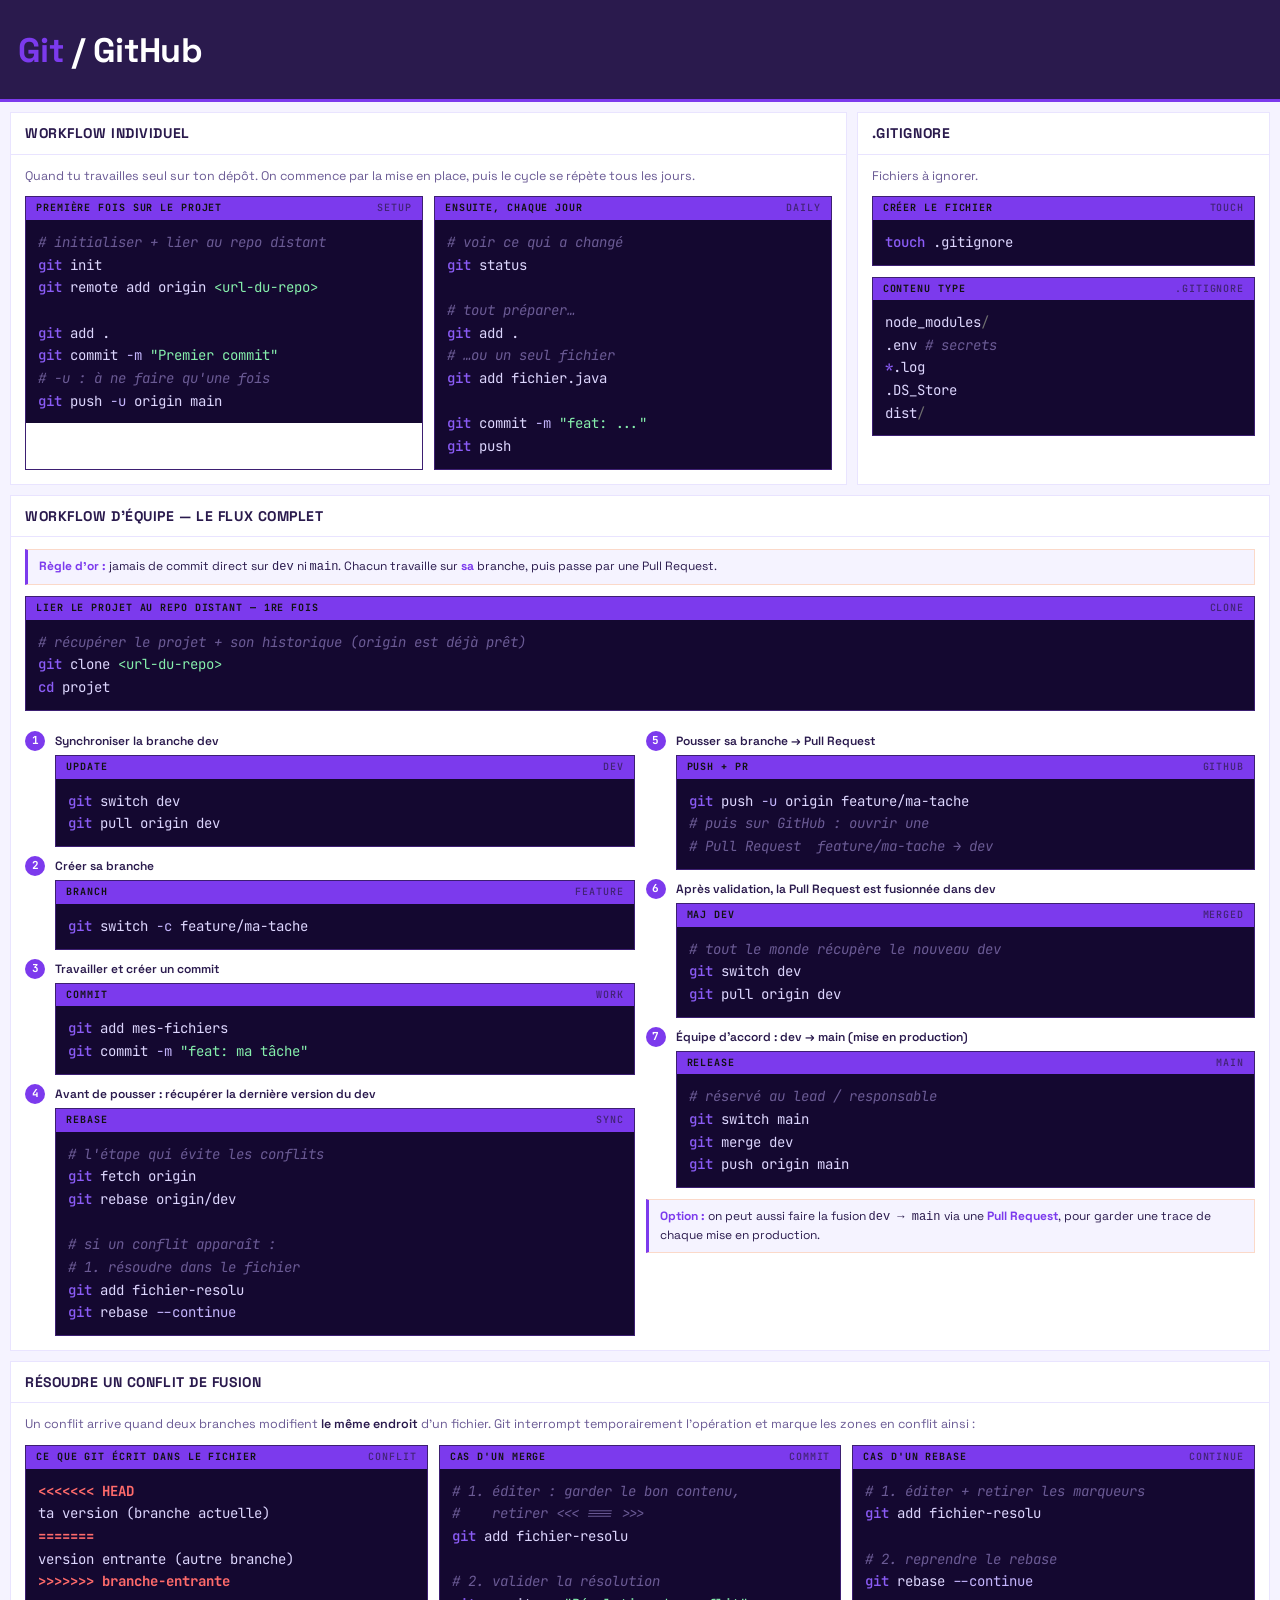
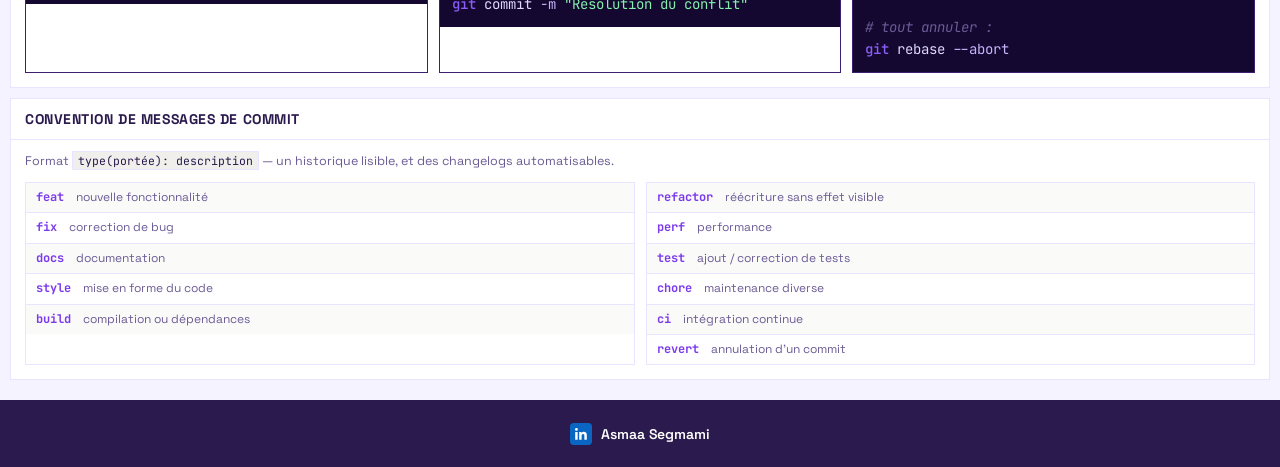
==== 0_git-workflows.html @ 5d7f164a "Add files via upload" ====
<!DOCTYPE html>
<html lang="fr">
<head>
<meta charset="UTF-8">
<meta name="viewport" content="width=device-width, initial-scale=1.0">
<title>Git — Workflows quotidiens</title>
<link rel="preconnect" href="https://fonts.googleapis.com">
<link rel="preconnect" href="https://fonts.gstatic.com" crossorigin>
<link href="https://fonts.googleapis.com/css2?family=Space+Grotesk:wght@400;500;600;700&family=JetBrains+Mono:wght@400;500;700&display=swap" rel="stylesheet">
<style>
  :root{
    --orange:#7c3aed;
    --orange-soft:#f5f3ff;
    --ink:#2a1a4d;
    --muted:#6b5b95;
    --line:#e9e4ff;
    --bg:#f5f3ff;
    --card:#FFFFFF;
    --code-bg:#140830;
    --code-line:#3d1f72;
    --c-comment:#6b5b95;
    --c-cmd:#8b5cf6;
    --c-flag:#c4b5fd;
    --c-str:#86efac;
    --c-arg:#ddd6fe;
    --c-step:#7c3aed;
  }
  *{box-sizing:border-box;margin:0;padding:0}
  html{-webkit-text-size-adjust:100%}
  body{
    font-family:'Space Grotesk',sans-serif;
    background:var(--bg);
    color:var(--ink);
    line-height:1.45;
  }

  /* ---------- Masthead ---------- */
  header{
    background:var(--ink);
    color:#fff;
    padding:26px 18px 24px;
    border-bottom:3px solid var(--orange);
  }
  header h1{
    font-size:34px;
    font-weight:700;
    letter-spacing:-0.02em;
  }
  header h1 .g{color:var(--orange)}
  header h1 .slash{color:#fff}
  header p.tag{
    margin-top:6px;
    font-family:'JetBrains Mono',monospace;
    font-size:12.5px;
    color:#A8A8A8;
  }

  /* ---------- Grid ---------- */
  .grid{
    display:grid;
    grid-template-columns:repeat(3,1fr);
    gap:10px;
    padding:10px;
  }
  .span2{grid-column:span 2}
  .span3{grid-column:span 3}

  /* ---------- Card ---------- */
  .card{
    background:var(--card);
    border:1px solid var(--line);
    display:flex;
    flex-direction:column;
    overflow:hidden;
  }
  .card-head{
    display:flex;
    align-items:center;
    gap:10px;
    padding:10px 14px;
    border-bottom:1px solid var(--line);
  }
  .card-head .num{
    display:none;
  }
  .card-head h2{
    font-size:14px;
    font-weight:700;
    text-transform:uppercase;
    letter-spacing:0.04em;
  }
  .card-body{
    padding:12px 14px 14px;
    display:flex;
    flex-direction:column;
    gap:11px;
    flex:1;
  }
  .note{
    font-size:12.5px;
    color:var(--muted);
    line-height:1.5;
  }
  .note b{color:var(--ink);font-weight:600}
  .note code{
    font-family:'JetBrains Mono',monospace;
    font-size:11.5px;
    background:#F0EFEC;
    padding:1px 5px;
    color:var(--ink);
    border:1px solid var(--line);
  }

  /* ---------- Step rail (for ordered workflows) ---------- */
  .step{
    display:flex;
    gap:10px;
    align-items:flex-start;
  }
  .step .pin{
    flex:0 0 auto;
    width:20px;height:20px;
    margin-top:9px;
    border-radius:50%;
    background:var(--c-step);
    color:#fff;
    font-family:'JetBrains Mono',monospace;
    font-size:11px;
    font-weight:700;
    display:flex;align-items:center;justify-content:center;
  }
  .step .stepbody{flex:1;min-width:0}
  .step .steptitle{
    font-size:12px;
    font-weight:600;
    margin:11px 0 5px;
    color:var(--ink);
  }

  /* ---------- Code block ---------- */
  .code{border:1px solid var(--code-line)}
  .code-label{
    font-family:'JetBrains Mono',monospace;
    font-size:10px;
    font-weight:700;
    text-transform:uppercase;
    letter-spacing:0.09em;
    color:#111;
    background:var(--orange);
    padding:4px 10px;
    display:flex;justify-content:space-between;align-items:center;
  }
  .code-label .tick{color:#111;opacity:.55;font-weight:500}
  pre{
    background:var(--code-bg);
    padding:11px 12px;
    overflow-x:auto;
    font-family:'JetBrains Mono',monospace;
    font-size:14px;
    line-height:1.62;
    color:var(--c-arg);
  }
  pre code{font-family:inherit}
  .cm{color:var(--c-comment);font-style:italic}
  .cd{color:var(--c-cmd);font-weight:500}
  .fl{color:var(--c-flag)}
  .st{color:var(--c-str)}
  .gr{color:#6E6E6E}
  .cf{color:#FF6B6B;font-weight:700}

  .cols2{display:grid;grid-template-columns:1fr 1fr;gap:11px}
  .cols3{display:grid;grid-template-columns:repeat(3,1fr);gap:11px}

  /* ---------- mini-table ---------- */
  .kv{font-family:'JetBrains Mono',monospace;font-size:12px;border:1px solid var(--line)}
  .kv div{display:grid;grid-template-columns:auto 1fr;gap:12px;padding:6px 10px;border-bottom:1px solid var(--line)}
  .kv div:last-child{border-bottom:none}
  .kv div:nth-child(odd){background:#FAFAF9}
  .kv .k{color:var(--orange);font-weight:700;white-space:nowrap}
  .kv .v{color:var(--muted);font-family:'Space Grotesk',sans-serif;font-size:12px}

  .rule{
    font-size:12px;
    color:var(--ink);
    background:var(--orange-soft);
    border:1px solid #FBD9C9;
    border-left:3px solid var(--orange);
    padding:8px 11px;
  }
  .rule b{color:var(--orange)}

  /* ---------- Signature footer ---------- */
  footer{
    background:var(--ink);
    color:#fff;
    padding:22px 18px;
    margin-top:10px;
    display:flex;
    align-items:center;
    justify-content:center;
    gap:12px;
  }
  .sig{
    display:flex;
    align-items:center;
    gap:9px;
  }
  .sig .li{
    width:22px;height:22px;
    display:flex;align-items:center;justify-content:center;
    flex:0 0 auto;
  }
  .sig .li svg{width:22px;height:22px;display:block}
  .sig .who .name{
    font-size:14px;font-weight:600;color:#fff;letter-spacing:-0.01em;
  }

  @media(max-width:900px){
    .grid{grid-template-columns:repeat(2,1fr)}
    .span2,.span3{grid-column:span 2}
    .cols3{grid-template-columns:1fr 1fr}
  }
  @media(max-width:600px){
    .grid{grid-template-columns:1fr}
    .span2,.span3{grid-column:span 1}
    .cols2,.cols3{grid-template-columns:1fr}
    header h1{font-size:27px}
  }
</style>
</head>
<body>

<header>
  <h1><span class="g">Git</span><span class="slash"> / </span>GitHub</h1>
</header>

<main class="grid">

  <!-- 01 — TRAVAIL INDIVIDUEL -->
  <section class="card span2">
    <div class="card-head"><span class="num">01</span><h2>Workflow individuel</h2></div>
    <div class="card-body">
      <p class="note">Quand tu travailles seul sur ton dépôt. On commence par la mise en place, puis le cycle se répète tous les jours.</p>
      <div class="cols2">
        <div class="code">
          <div class="code-label">première fois sur le projet <span class="tick">setup</span></div>
<pre><code><span class="cm"># initialiser + lier au repo distant</span>
<span class="cd">git</span> init
<span class="cd">git</span> remote add origin <span class="st">&lt;url-du-repo&gt;</span>

<span class="cd">git</span> add .
<span class="cd">git</span> commit <span class="fl">-m</span> <span class="st">"Premier commit"</span>
<span class="cm"># -u : à ne faire qu'une fois</span>
<span class="cd">git</span> push <span class="fl">-u</span> origin main</code></pre>
        </div>
        <div class="code">
          <div class="code-label">ensuite, chaque jour <span class="tick">daily</span></div>
<pre><code><span class="cm"># voir ce qui a changé</span>
<span class="cd">git</span> status

<span class="cm"># tout préparer…</span>
<span class="cd">git</span> add .
<span class="cm"># …ou un seul fichier</span>
<span class="cd">git</span> add fichier.java

<span class="cd">git</span> commit <span class="fl">-m</span> <span class="st">"feat: ..."</span>
<span class="cd">git</span> push</code></pre>
        </div>
      </div>
    </div>
  </section>

  <!-- 02 — GITIGNORE -->
  <section class="card">
    <div class="card-head"><span class="num">02</span><h2>.gitignore</h2></div>
    <div class="card-body">
      <p class="note">Fichiers à ignorer.</p>
      <div class="code">
        <div class="code-label">créer le fichier <span class="tick">touch</span></div>
<pre><code><span class="cd">touch</span> .gitignore</code></pre>
      </div>
      <div class="code">
        <div class="code-label">contenu type <span class="tick">.gitignore</span></div>
<pre><code>node_modules<span class="gr">/</span>
.env <span class="cm"># secrets</span>
<span class="cd">*</span>.log
.DS_Store
dist<span class="gr">/</span></code></pre>
      </div>
    </div>
  </section>

  <!-- 03 — WORKFLOW EQUIPE -->
  <section class="card span3">
    <div class="card-head"><span class="num">03</span><h2>Workflow d'équipe — le flux complet</h2></div>
    <div class="card-body">
      <div class="rule"><b>Règle d'or :</b> jamais de commit direct sur <code>dev</code> ni <code>main</code>. Chacun travaille sur <b>sa</b> branche, puis passe par une Pull Request.</div>

      <div class="code">
        <div class="code-label">lier le projet au repo distant — 1re fois <span class="tick">clone</span></div>
<pre><code><span class="cm"># récupérer le projet + son historique (origin est déjà prêt)</span>
<span class="cd">git</span> clone <span class="st">&lt;url-du-repo&gt;</span>
<span class="cd">cd</span> projet</code></pre>
      </div>

      <div class="cols2">
        <div>
          <div class="step">
            <div class="pin">1</div>
            <div class="stepbody">
              <div class="steptitle">Synchroniser la branche dev</div>
              <div class="code">
                <div class="code-label">update <span class="tick">dev</span></div>
<pre><code><span class="cd">git</span> switch dev
<span class="cd">git</span> pull origin dev</code></pre>
              </div>
            </div>
          </div>

          <div class="step">
            <div class="pin">2</div>
            <div class="stepbody">
              <div class="steptitle">Créer sa branche</div>
              <div class="code">
                <div class="code-label">branch <span class="tick">feature</span></div>
<pre><code><span class="cd">git</span> switch <span class="fl">-c</span> feature/ma-tache</code></pre>
              </div>
            </div>
          </div>

          <div class="step">
            <div class="pin">3</div>
            <div class="stepbody">
              <div class="steptitle">Travailler et créer un commit</div>
              <div class="code">
                <div class="code-label">commit <span class="tick">work</span></div>
<pre><code><span class="cd">git</span> add mes-fichiers
<span class="cd">git</span> commit <span class="fl">-m</span> <span class="st">"feat: ma tâche"</span></code></pre>
              </div>
            </div>
          </div>

          <div class="step">
            <div class="pin">4</div>
            <div class="stepbody">
              <div class="steptitle">Avant de pousser : récupérer la dernière version du dev</div>
              <div class="code">
                <div class="code-label">rebase <span class="tick">sync</span></div>
<pre><code><span class="cm"># l'étape qui évite les conflits</span>
<span class="cd">git</span> fetch origin
<span class="cd">git</span> rebase origin/dev

<span class="cm"># si un conflit apparaît :</span>
<span class="cm"># 1. résoudre dans le fichier</span>
<span class="cd">git</span> add fichier-resolu
<span class="cd">git</span> rebase <span class="fl">--continue</span></code></pre>
              </div>
            </div>
          </div>
        </div>

        <div>
          <div class="step">
            <div class="pin">5</div>
            <div class="stepbody">
              <div class="steptitle">Pousser sa branche → Pull Request</div>
              <div class="code">
                <div class="code-label">push + PR <span class="tick">github</span></div>
<pre><code><span class="cd">git</span> push <span class="fl">-u</span> origin feature/ma-tache
<span class="cm"># puis sur GitHub : ouvrir une</span>
<span class="cm"># Pull Request  feature/ma-tache → dev</span></code></pre>
              </div>
            </div>
          </div>

          <div class="step">
            <div class="pin">6</div>
            <div class="stepbody">
              <div class="steptitle">Après validation, la Pull Request est fusionnée dans dev</div>
              <div class="code">
                <div class="code-label">maj dev <span class="tick">merged</span></div>
<pre><code><span class="cm"># tout le monde récupère le nouveau dev</span>
<span class="cd">git</span> switch dev
<span class="cd">git</span> pull origin dev</code></pre>
              </div>
            </div>
          </div>

          <div class="step">
            <div class="pin">7</div>
            <div class="stepbody">
              <div class="steptitle">Équipe d'accord : dev → main (mise en production)</div>
              <div class="code">
                <div class="code-label">release <span class="tick">main</span></div>
<pre><code><span class="cm"># réservé au lead / responsable</span>
<span class="cd">git</span> switch main
<span class="cd">git</span> merge dev
<span class="cd">git</span> push origin main</code></pre>
              </div>
            </div>
          </div>

          <div class="rule" style="margin-top:11px">
            <b>Option :</b> on peut aussi faire la fusion <code>dev → main</code> via une <b>Pull Request</b>, pour garder une trace de chaque mise en production.
          </div>
        </div>
      </div>
    </div>
  </section>

  <!-- 05 — CONFLITS -->
  <section class="card span3">
    <div class="card-head"><span class="num">05</span><h2>Résoudre un conflit de fusion</h2></div>
    <div class="card-body">
      <p class="note">Un conflit arrive quand deux branches modifient <b>le même endroit</b> d'un fichier. Git interrompt temporairement l'opération et marque les zones en conflit ainsi :</p>
      <div class="cols3">
        <div class="code">
          <div class="code-label">ce que Git écrit dans le fichier <span class="tick">conflit</span></div>
<pre><code><span class="cf">&lt;&lt;&lt;&lt;&lt;&lt;&lt; HEAD</span>
ta version (branche actuelle)
<span class="cf">=======</span>
version entrante (autre branche)
<span class="cf">&gt;&gt;&gt;&gt;&gt;&gt;&gt; branche-entrante</span></code></pre>
        </div>
        <div class="code">
          <div class="code-label">cas d'un merge <span class="tick">commit</span></div>
<pre><code><span class="cm"># 1. éditer : garder le bon contenu,</span>
<span class="cm">#    retirer &lt;&lt;&lt; === &gt;&gt;&gt;</span>
<span class="cd">git</span> add fichier-resolu

<span class="cm"># 2. valider la résolution</span>
<span class="cd">git</span> commit <span class="fl">-m</span> <span class="st">"Résolution du conflit"</span></code></pre>
        </div>
        <div class="code">
          <div class="code-label">cas d'un rebase <span class="tick">continue</span></div>
<pre><code><span class="cm"># 1. éditer + retirer les marqueurs</span>
<span class="cd">git</span> add fichier-resolu

<span class="cm"># 2. reprendre le rebase</span>
<span class="cd">git</span> rebase <span class="fl">--continue</span>

<span class="cm"># tout annuler :</span>
<span class="cd">git</span> rebase <span class="fl">--abort</span></code></pre>
        </div>
      </div>
    </div>
  </section>

  <!-- 06 — CONVENTION DE COMMITS -->
  <section class="card span3">
    <div class="card-head"><span class="num">07</span><h2>Convention de messages de commit</h2></div>
    <div class="card-body">
      <p class="note">Format <code>type(portée): description</code> — un historique lisible, et des changelogs automatisables.</p>
      <div class="cols2">
        <div class="kv">
          <div><span class="k">feat</span><span class="v">nouvelle fonctionnalité</span></div>
          <div><span class="k">fix</span><span class="v">correction de bug</span></div>
          <div><span class="k">docs</span><span class="v">documentation</span></div>
          <div><span class="k">style</span><span class="v">mise en forme du code</span></div>
          <div><span class="k">build</span><span class="v">compilation ou dépendances</span></div>
        </div>
        <div class="kv">
          <div><span class="k">refactor</span><span class="v">réécriture sans effet visible</span></div>
          <div><span class="k">perf</span><span class="v">performance</span></div>
          <div><span class="k">test</span><span class="v">ajout / correction de tests</span></div>
          <div><span class="k">chore</span><span class="v">maintenance diverse</span></div>
          <div><span class="k">ci</span><span class="v">intégration continue</span></div>
          <div><span class="k">revert</span><span class="v">annulation d'un commit</span></div>
        </div>
      </div>
    </div>
  </section>

</main>

<footer>
  <div class="sig">
    <span class="li" aria-label="LinkedIn">
      <svg viewBox="0 0 24 24" xmlns="http://www.w3.org/2000/svg">
        <rect width="24" height="24" rx="4" fill="#0A66C2"/>
        <path fill="#fff" d="M8.34 18.34H5.67V9.75h2.67v8.59zM7 8.58a1.55 1.55 0 1 1 0-3.1 1.55 1.55 0 0 1 0 3.1zM18.34 18.34h-2.67v-4.18c0-1-.02-2.28-1.39-2.28-1.39 0-1.6 1.09-1.6 2.21v4.25h-2.67V9.75h2.56v1.17h.04c.36-.68 1.23-1.39 2.53-1.39 2.7 0 3.2 1.78 3.2 4.1v4.71z"/>
      </svg>
    </span>
    <span class="who"><span class="name">Asmaa Segmami</span></span>
  </div>
</footer>

</body>
</html>
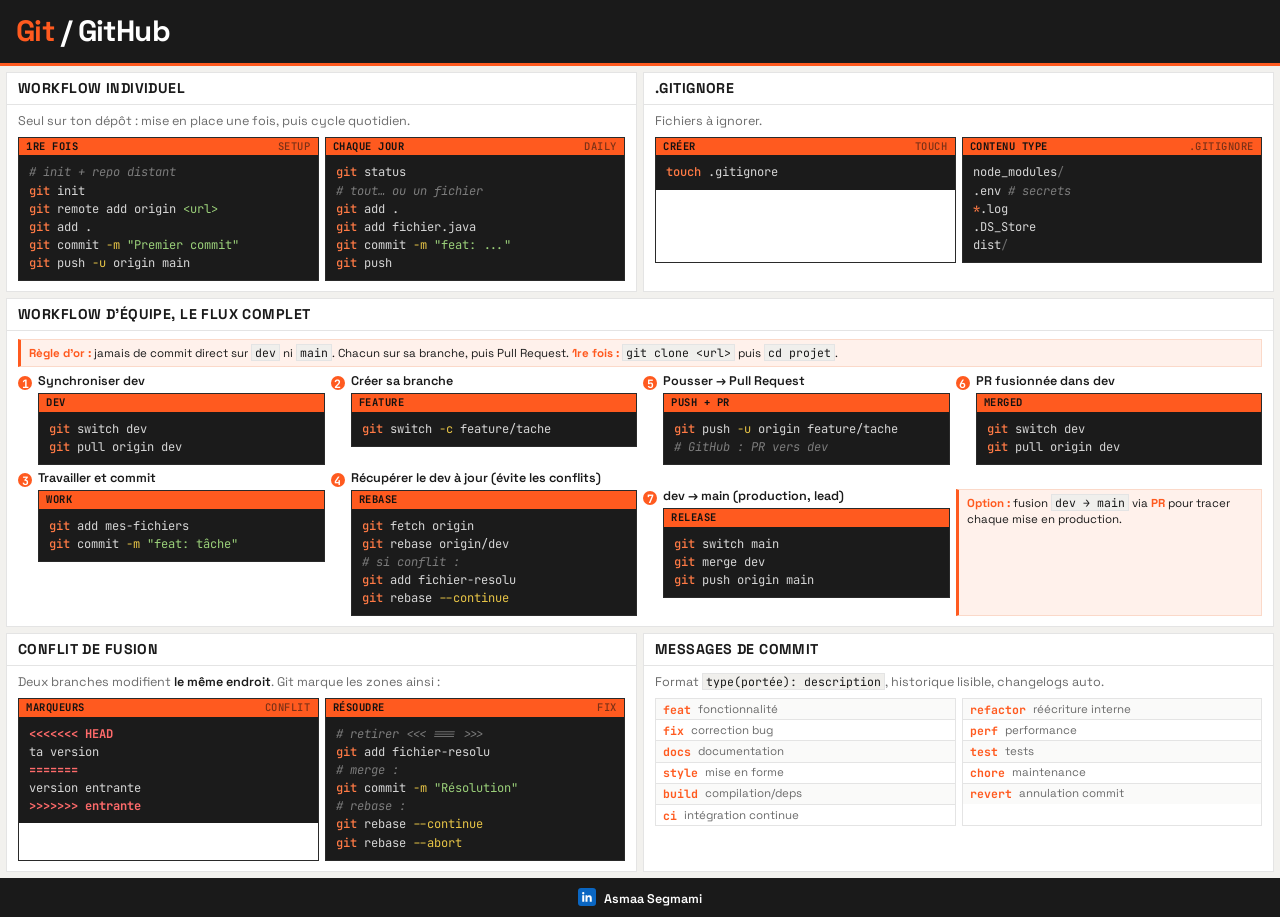
==== commit 90cf8e8f: "Add files via upload" ====
--- a/0_git-workflows.html
+++ b/0_git-workflows.html
@@ -3,266 +3,117 @@
 <head>
 <meta charset="UTF-8">
 <meta name="viewport" content="width=device-width, initial-scale=1.0">
-<title>Git — Workflows quotidiens</title>
+<title>Git, Workflows quotidiens</title>
 <link rel="preconnect" href="https://fonts.googleapis.com">
 <link rel="preconnect" href="https://fonts.gstatic.com" crossorigin>
 <link href="https://fonts.googleapis.com/css2?family=Space+Grotesk:wght@400;500;600;700&family=JetBrains+Mono:wght@400;500;700&display=swap" rel="stylesheet">
 <style>
   :root{
-    --orange:#7c3aed;
-    --orange-soft:#f5f3ff;
-    --ink:#2a1a4d;
-    --muted:#6b5b95;
-    --line:#e9e4ff;
-    --bg:#f5f3ff;
-    --card:#FFFFFF;
-    --code-bg:#140830;
-    --code-line:#3d1f72;
-    --c-comment:#6b5b95;
-    --c-cmd:#8b5cf6;
-    --c-flag:#c4b5fd;
-    --c-str:#86efac;
-    --c-arg:#ddd6fe;
-    --c-step:#7c3aed;
+    --orange:#FF5A1F;--orange-soft:#FFF1EB;--ink:#1A1A1A;--muted:#6B6B6B;
+    --line:#E4E4E4;--bg:#F2F1EE;--card:#FFFFFF;--code-bg:#1B1B1B;--code-line:#2A2A2A;
+    --c-comment:#7C7C7C;--c-cmd:#FF7A45;--c-flag:#E8C547;--c-str:#9BD17A;--c-arg:#D6D6D6;--c-step:#FF5A1F;
   }
   *{box-sizing:border-box;margin:0;padding:0}
   html{-webkit-text-size-adjust:100%}
-  body{
-    font-family:'Space Grotesk',sans-serif;
-    background:var(--bg);
-    color:var(--ink);
-    line-height:1.45;
-  }
-
-  /* ---------- Masthead ---------- */
-  header{
-    background:var(--ink);
-    color:#fff;
-    padding:26px 18px 24px;
-    border-bottom:3px solid var(--orange);
-  }
-  header h1{
-    font-size:34px;
-    font-weight:700;
-    letter-spacing:-0.02em;
-  }
+  body{font-family:'Space Grotesk',sans-serif;background:var(--bg);color:var(--ink);
+    line-height:1.32}
+
+  /* hauteur épouse le contenu, pas de vide en bas */
+  .sheet{width:100%;background:var(--bg);
+    display:flex;flex-direction:column;overflow:hidden}
+
+  header{background:var(--ink);color:#fff;padding:12px 16px;border-bottom:3px solid var(--orange);
+    display:flex;align-items:baseline;gap:12px;flex-wrap:wrap;flex:0 0 auto}
+  header h1{font-size:29.4px;font-weight:700;letter-spacing:-0.02em}
   header h1 .g{color:var(--orange)}
-  header h1 .slash{color:#fff}
-  header p.tag{
-    margin-top:6px;
-    font-family:'JetBrains Mono',monospace;
-    font-size:12.5px;
-    color:#A8A8A8;
-  }
-
-  /* ---------- Grid ---------- */
-  .grid{
-    display:grid;
-    grid-template-columns:repeat(3,1fr);
-    gap:10px;
-    padding:10px;
-  }
-  .span2{grid-column:span 2}
-  .span3{grid-column:span 3}
-
-  /* ---------- Card ---------- */
-  .card{
-    background:var(--card);
-    border:1px solid var(--line);
-    display:flex;
-    flex-direction:column;
-    overflow:hidden;
-  }
-  .card-head{
-    display:flex;
-    align-items:center;
-    gap:10px;
-    padding:10px 14px;
-    border-bottom:1px solid var(--line);
-  }
-  .card-head .num{
-    display:none;
-  }
-  .card-head h2{
-    font-size:14px;
-    font-weight:700;
-    text-transform:uppercase;
-    letter-spacing:0.04em;
-  }
-  .card-body{
-    padding:12px 14px 14px;
-    display:flex;
-    flex-direction:column;
-    gap:11px;
-    flex:1;
-  }
-  .note{
-    font-size:12.5px;
-    color:var(--muted);
-    line-height:1.5;
-  }
+  header p.tag{font-family:'JetBrains Mono',monospace;font-size:12.6px;color:#A8A8A8}
+
+  .grid{display:grid;grid-template-columns:repeat(4,1fr);grid-auto-rows:min-content;
+    gap:6px;padding:6px}
+  .span2{grid-column:span 2}.span4{grid-column:span 4}
+
+  .card{background:var(--card);border:1px solid var(--line);display:flex;flex-direction:column;overflow:hidden}
+  .card-head{padding:6px 11px;border-bottom:1px solid var(--line)}
+  .card-head h2{font-size:14.18px;font-weight:700;text-transform:uppercase;letter-spacing:0.03em}
+  .card-body{padding:8px 11px 10px;display:flex;flex-direction:column;gap:7px;flex:1}
+  .note{font-size:12.6px;color:var(--muted);line-height:1.35}
   .note b{color:var(--ink);font-weight:600}
-  .note code{
-    font-family:'JetBrains Mono',monospace;
-    font-size:11.5px;
-    background:#F0EFEC;
-    padding:1px 5px;
-    color:var(--ink);
-    border:1px solid var(--line);
-  }
-
-  /* ---------- Step rail (for ordered workflows) ---------- */
-  .step{
-    display:flex;
-    gap:10px;
-    align-items:flex-start;
-  }
-  .step .pin{
-    flex:0 0 auto;
-    width:20px;height:20px;
-    margin-top:9px;
-    border-radius:50%;
-    background:var(--c-step);
-    color:#fff;
-    font-family:'JetBrains Mono',monospace;
-    font-size:11px;
-    font-weight:700;
-    display:flex;align-items:center;justify-content:center;
-  }
+  .note code,.rule code{font-family:'JetBrains Mono',monospace;font-size:11.55px;background:#F0EFEC;padding:0 3px;color:var(--ink);border:1px solid var(--line)}
+
+  .step{display:flex;gap:6px;align-items:flex-start}
+  .step .pin{flex:0 0 auto;width:14px;height:14px;margin-top:2px;border-radius:50%;background:var(--c-step);
+    color:#fff;font-family:'JetBrains Mono',monospace;font-size:11.55px;font-weight:700;
+    display:flex;align-items:center;justify-content:center}
   .step .stepbody{flex:1;min-width:0}
-  .step .steptitle{
-    font-size:12px;
-    font-weight:600;
-    margin:11px 0 5px;
-    color:var(--ink);
-  }
-
-  /* ---------- Code block ---------- */
+  .step .steptitle{font-size:12.6px;font-weight:600;margin:0 0 3px;color:var(--ink);line-height:1.25}
+
   .code{border:1px solid var(--code-line)}
-  .code-label{
-    font-family:'JetBrains Mono',monospace;
-    font-size:10px;
-    font-weight:700;
-    text-transform:uppercase;
-    letter-spacing:0.09em;
-    color:#111;
-    background:var(--orange);
-    padding:4px 10px;
-    display:flex;justify-content:space-between;align-items:center;
-  }
+  .code-label{font-family:'JetBrains Mono',monospace;font-size:10.5px;font-weight:700;text-transform:uppercase;
+    letter-spacing:0.05em;color:#111;background:var(--orange);padding:2px 7px;
+    display:flex;justify-content:space-between;align-items:center}
   .code-label .tick{color:#111;opacity:.55;font-weight:500}
-  pre{
-    background:var(--code-bg);
-    padding:11px 12px;
-    overflow-x:auto;
-    font-family:'JetBrains Mono',monospace;
-    font-size:14px;
-    line-height:1.62;
-    color:var(--c-arg);
-  }
+  pre{background:var(--code-bg);padding:8px 10px;overflow-x:auto;font-family:'JetBrains Mono',monospace;
+    font-size:12.08px;line-height:1.5;color:var(--c-arg)}
   pre code{font-family:inherit}
   .cm{color:var(--c-comment);font-style:italic}
   .cd{color:var(--c-cmd);font-weight:500}
-  .fl{color:var(--c-flag)}
-  .st{color:var(--c-str)}
-  .gr{color:#6E6E6E}
-  .cf{color:#FF6B6B;font-weight:700}
-
-  .cols2{display:grid;grid-template-columns:1fr 1fr;gap:11px}
-  .cols3{display:grid;grid-template-columns:repeat(3,1fr);gap:11px}
-
-  /* ---------- mini-table ---------- */
-  .kv{font-family:'JetBrains Mono',monospace;font-size:12px;border:1px solid var(--line)}
-  .kv div{display:grid;grid-template-columns:auto 1fr;gap:12px;padding:6px 10px;border-bottom:1px solid var(--line)}
+  .fl{color:var(--c-flag)}.st{color:var(--c-str)}.gr{color:#6E6E6E}.cf{color:#FF6B6B;font-weight:700}
+
+  .cols2{display:grid;grid-template-columns:1fr 1fr;gap:6px}
+
+  .kv{font-family:'JetBrains Mono',monospace;font-size:11.55px;border:1px solid var(--line)}
+  .kv div{display:grid;grid-template-columns:auto 1fr;gap:7px;padding:2.5px 7px;border-bottom:1px solid var(--line)}
   .kv div:last-child{border-bottom:none}
   .kv div:nth-child(odd){background:#FAFAF9}
   .kv .k{color:var(--orange);font-weight:700;white-space:nowrap}
-  .kv .v{color:var(--muted);font-family:'Space Grotesk',sans-serif;font-size:12px}
-
-  .rule{
-    font-size:12px;
-    color:var(--ink);
-    background:var(--orange-soft);
-    border:1px solid #FBD9C9;
-    border-left:3px solid var(--orange);
-    padding:8px 11px;
-  }
+  .kv .v{color:var(--muted);font-family:'Space Grotesk',sans-serif;font-size:11.55px}
+
+  .rule{font-size:11.55px;color:var(--ink);background:var(--orange-soft);border:1px solid #FBD9C9;
+    border-left:3px solid var(--orange);padding:5px 8px;line-height:1.35}
   .rule b{color:var(--orange)}
 
-  /* ---------- Signature footer ---------- */
-  footer{
-    background:var(--ink);
-    color:#fff;
-    padding:22px 18px;
-    margin-top:10px;
-    display:flex;
-    align-items:center;
-    justify-content:center;
-    gap:12px;
-  }
-  .sig{
-    display:flex;
-    align-items:center;
-    gap:9px;
-  }
-  .sig .li{
-    width:22px;height:22px;
-    display:flex;align-items:center;justify-content:center;
-    flex:0 0 auto;
-  }
-  .sig .li svg{width:22px;height:22px;display:block}
-  .sig .who .name{
-    font-size:14px;font-weight:600;color:#fff;letter-spacing:-0.01em;
-  }
-
-  @media(max-width:900px){
+  footer{background:var(--ink);color:#fff;padding:9px 16px;flex:0 0 auto;
+    display:flex;align-items:center;justify-content:center;gap:10px}
+  .sig{display:flex;align-items:center;gap:8px}
+  .sig .li svg{width:18px;height:18px;display:block}
+  .sig .who .name{font-size:12.6px;font-weight:600;color:#fff}
+
+  @media(max-width:560px){
     .grid{grid-template-columns:repeat(2,1fr)}
-    .span2,.span3{grid-column:span 2}
-    .cols3{grid-template-columns:1fr 1fr}
-  }
-  @media(max-width:600px){
-    .grid{grid-template-columns:1fr}
-    .span2,.span3{grid-column:span 1}
-    .cols2,.cols3{grid-template-columns:1fr}
-    header h1{font-size:27px}
+    .span2,.span4{grid-column:span 2}
   }
 </style>
 </head>
 <body>
 
+<div class="sheet">
 <header>
   <h1><span class="g">Git</span><span class="slash"> / </span>GitHub</h1>
 </header>
 
 <main class="grid">
 
-  <!-- 01 — TRAVAIL INDIVIDUEL -->
-  <section class="card span2">
-    <div class="card-head"><span class="num">01</span><h2>Workflow individuel</h2></div>
-    <div class="card-body">
-      <p class="note">Quand tu travailles seul sur ton dépôt. On commence par la mise en place, puis le cycle se répète tous les jours.</p>
-      <div class="cols2">
-        <div class="code">
-          <div class="code-label">première fois sur le projet <span class="tick">setup</span></div>
-<pre><code><span class="cm"># initialiser + lier au repo distant</span>
+  <!-- 01 -->
+  <section class="card span2">
+    <div class="card-head"><h2>Workflow individuel</h2></div>
+    <div class="card-body">
+      <p class="note">Seul sur ton dépôt : mise en place une fois, puis cycle quotidien.</p>
+      <div class="cols2">
+        <div class="code">
+          <div class="code-label">1re fois <span class="tick">setup</span></div>
+<pre><code><span class="cm"># init + repo distant</span>
 <span class="cd">git</span> init
-<span class="cd">git</span> remote add origin <span class="st">&lt;url-du-repo&gt;</span>
-
+<span class="cd">git</span> remote add origin <span class="st">&lt;url&gt;</span>
 <span class="cd">git</span> add .
 <span class="cd">git</span> commit <span class="fl">-m</span> <span class="st">"Premier commit"</span>
-<span class="cm"># -u : à ne faire qu'une fois</span>
 <span class="cd">git</span> push <span class="fl">-u</span> origin main</code></pre>
         </div>
         <div class="code">
-          <div class="code-label">ensuite, chaque jour <span class="tick">daily</span></div>
-<pre><code><span class="cm"># voir ce qui a changé</span>
-<span class="cd">git</span> status
-
-<span class="cm"># tout préparer…</span>
+          <div class="code-label">chaque jour <span class="tick">daily</span></div>
+<pre><code><span class="cd">git</span> status
+<span class="cm"># tout… ou un fichier</span>
 <span class="cd">git</span> add .
-<span class="cm"># …ou un seul fichier</span>
 <span class="cd">git</span> add fichier.java
-
 <span class="cd">git</span> commit <span class="fl">-m</span> <span class="st">"feat: ..."</span>
 <span class="cd">git</span> push</code></pre>
         </div>
@@ -270,202 +121,136 @@
     </div>
   </section>
 
-  <!-- 02 — GITIGNORE -->
-  <section class="card">
-    <div class="card-head"><span class="num">02</span><h2>.gitignore</h2></div>
+  <!-- 02 -->
+  <section class="card span2">
+    <div class="card-head"><h2>.gitignore</h2></div>
     <div class="card-body">
       <p class="note">Fichiers à ignorer.</p>
-      <div class="code">
-        <div class="code-label">créer le fichier <span class="tick">touch</span></div>
+      <div class="cols2">
+        <div class="code">
+          <div class="code-label">créer <span class="tick">touch</span></div>
 <pre><code><span class="cd">touch</span> .gitignore</code></pre>
-      </div>
-      <div class="code">
-        <div class="code-label">contenu type <span class="tick">.gitignore</span></div>
+        </div>
+        <div class="code">
+          <div class="code-label">contenu type <span class="tick">.gitignore</span></div>
 <pre><code>node_modules<span class="gr">/</span>
 .env <span class="cm"># secrets</span>
 <span class="cd">*</span>.log
 .DS_Store
 dist<span class="gr">/</span></code></pre>
-      </div>
-    </div>
-  </section>
-
-  <!-- 03 — WORKFLOW EQUIPE -->
-  <section class="card span3">
-    <div class="card-head"><span class="num">03</span><h2>Workflow d'équipe — le flux complet</h2></div>
-    <div class="card-body">
-      <div class="rule"><b>Règle d'or :</b> jamais de commit direct sur <code>dev</code> ni <code>main</code>. Chacun travaille sur <b>sa</b> branche, puis passe par une Pull Request.</div>
-
-      <div class="code">
-        <div class="code-label">lier le projet au repo distant — 1re fois <span class="tick">clone</span></div>
-<pre><code><span class="cm"># récupérer le projet + son historique (origin est déjà prêt)</span>
-<span class="cd">git</span> clone <span class="st">&lt;url-du-repo&gt;</span>
-<span class="cd">cd</span> projet</code></pre>
-      </div>
-
-      <div class="cols2">
-        <div>
-          <div class="step">
-            <div class="pin">1</div>
-            <div class="stepbody">
-              <div class="steptitle">Synchroniser la branche dev</div>
-              <div class="code">
-                <div class="code-label">update <span class="tick">dev</span></div>
+        </div>
+      </div>
+    </div>
+  </section>
+
+  <!-- 03 -->
+  <section class="card span4">
+    <div class="card-head"><h2>Workflow d'équipe, le flux complet</h2></div>
+    <div class="card-body">
+      <div class="rule"><b>Règle d'or :</b> jamais de commit direct sur <code>dev</code> ni <code>main</code>. Chacun sur sa branche, puis Pull Request. <b>1re fois :</b> <code>git clone &lt;url&gt;</code> puis <code>cd projet</code>.</div>
+      <div class="cols2">
+        <div class="cols2">
+          <div class="step"><div class="pin">1</div><div class="stepbody">
+            <div class="steptitle">Synchroniser dev</div>
+            <div class="code"><div class="code-label">dev</div>
 <pre><code><span class="cd">git</span> switch dev
-<span class="cd">git</span> pull origin dev</code></pre>
-              </div>
-            </div>
-          </div>
-
-          <div class="step">
-            <div class="pin">2</div>
-            <div class="stepbody">
-              <div class="steptitle">Créer sa branche</div>
-              <div class="code">
-                <div class="code-label">branch <span class="tick">feature</span></div>
-<pre><code><span class="cd">git</span> switch <span class="fl">-c</span> feature/ma-tache</code></pre>
-              </div>
-            </div>
-          </div>
-
-          <div class="step">
-            <div class="pin">3</div>
-            <div class="stepbody">
-              <div class="steptitle">Travailler et créer un commit</div>
-              <div class="code">
-                <div class="code-label">commit <span class="tick">work</span></div>
+<span class="cd">git</span> pull origin dev</code></pre></div>
+          </div></div>
+          <div class="step"><div class="pin">2</div><div class="stepbody">
+            <div class="steptitle">Créer sa branche</div>
+            <div class="code"><div class="code-label">feature</div>
+<pre><code><span class="cd">git</span> switch <span class="fl">-c</span> feature/tache</code></pre></div>
+          </div></div>
+          <div class="step"><div class="pin">3</div><div class="stepbody">
+            <div class="steptitle">Travailler et commit</div>
+            <div class="code"><div class="code-label">work</div>
 <pre><code><span class="cd">git</span> add mes-fichiers
-<span class="cd">git</span> commit <span class="fl">-m</span> <span class="st">"feat: ma tâche"</span></code></pre>
-              </div>
-            </div>
-          </div>
-
-          <div class="step">
-            <div class="pin">4</div>
-            <div class="stepbody">
-              <div class="steptitle">Avant de pousser : récupérer la dernière version du dev</div>
-              <div class="code">
-                <div class="code-label">rebase <span class="tick">sync</span></div>
-<pre><code><span class="cm"># l'étape qui évite les conflits</span>
-<span class="cd">git</span> fetch origin
+<span class="cd">git</span> commit <span class="fl">-m</span> <span class="st">"feat: tâche"</span></code></pre></div>
+          </div></div>
+          <div class="step"><div class="pin">4</div><div class="stepbody">
+            <div class="steptitle">Récupérer le dev à jour (évite les conflits)</div>
+            <div class="code"><div class="code-label">rebase</div>
+<pre><code><span class="cd">git</span> fetch origin
 <span class="cd">git</span> rebase origin/dev
-
-<span class="cm"># si un conflit apparaît :</span>
-<span class="cm"># 1. résoudre dans le fichier</span>
+<span class="cm"># si conflit :</span>
 <span class="cd">git</span> add fichier-resolu
-<span class="cd">git</span> rebase <span class="fl">--continue</span></code></pre>
-              </div>
-            </div>
-          </div>
-        </div>
-
-        <div>
-          <div class="step">
-            <div class="pin">5</div>
-            <div class="stepbody">
-              <div class="steptitle">Pousser sa branche → Pull Request</div>
-              <div class="code">
-                <div class="code-label">push + PR <span class="tick">github</span></div>
-<pre><code><span class="cd">git</span> push <span class="fl">-u</span> origin feature/ma-tache
-<span class="cm"># puis sur GitHub : ouvrir une</span>
-<span class="cm"># Pull Request  feature/ma-tache → dev</span></code></pre>
-              </div>
-            </div>
-          </div>
-
-          <div class="step">
-            <div class="pin">6</div>
-            <div class="stepbody">
-              <div class="steptitle">Après validation, la Pull Request est fusionnée dans dev</div>
-              <div class="code">
-                <div class="code-label">maj dev <span class="tick">merged</span></div>
-<pre><code><span class="cm"># tout le monde récupère le nouveau dev</span>
-<span class="cd">git</span> switch dev
-<span class="cd">git</span> pull origin dev</code></pre>
-              </div>
-            </div>
-          </div>
-
-          <div class="step">
-            <div class="pin">7</div>
-            <div class="stepbody">
-              <div class="steptitle">Équipe d'accord : dev → main (mise en production)</div>
-              <div class="code">
-                <div class="code-label">release <span class="tick">main</span></div>
-<pre><code><span class="cm"># réservé au lead / responsable</span>
-<span class="cd">git</span> switch main
+<span class="cd">git</span> rebase <span class="fl">--continue</span></code></pre></div>
+          </div></div>
+        </div>
+        <div class="cols2">
+          <div class="step"><div class="pin">5</div><div class="stepbody">
+            <div class="steptitle">Pousser → Pull Request</div>
+            <div class="code"><div class="code-label">push + PR</div>
+<pre><code><span class="cd">git</span> push <span class="fl">-u</span> origin feature/tache
+<span class="cm"># GitHub : PR vers dev</span></code></pre></div>
+          </div></div>
+          <div class="step"><div class="pin">6</div><div class="stepbody">
+            <div class="steptitle">PR fusionnée dans dev</div>
+            <div class="code"><div class="code-label">merged</div>
+<pre><code><span class="cd">git</span> switch dev
+<span class="cd">git</span> pull origin dev</code></pre></div>
+          </div></div>
+          <div class="step"><div class="pin">7</div><div class="stepbody">
+            <div class="steptitle">dev → main (production, lead)</div>
+            <div class="code"><div class="code-label">release</div>
+<pre><code><span class="cd">git</span> switch main
 <span class="cd">git</span> merge dev
-<span class="cd">git</span> push origin main</code></pre>
-              </div>
-            </div>
-          </div>
-
-          <div class="rule" style="margin-top:11px">
-            <b>Option :</b> on peut aussi faire la fusion <code>dev → main</code> via une <b>Pull Request</b>, pour garder une trace de chaque mise en production.
-          </div>
-        </div>
-      </div>
-    </div>
-  </section>
-
-  <!-- 05 — CONFLITS -->
-  <section class="card span3">
-    <div class="card-head"><span class="num">05</span><h2>Résoudre un conflit de fusion</h2></div>
-    <div class="card-body">
-      <p class="note">Un conflit arrive quand deux branches modifient <b>le même endroit</b> d'un fichier. Git interrompt temporairement l'opération et marque les zones en conflit ainsi :</p>
-      <div class="cols3">
-        <div class="code">
-          <div class="code-label">ce que Git écrit dans le fichier <span class="tick">conflit</span></div>
+<span class="cd">git</span> push origin main</code></pre></div>
+          </div></div>
+          <div class="rule"><b>Option :</b> fusion <code>dev → main</code> via <b>PR</b> pour tracer chaque mise en production.</div>
+        </div>
+      </div>
+    </div>
+  </section>
+
+  <!-- 05 -->
+  <section class="card span2">
+    <div class="card-head"><h2>Conflit de fusion</h2></div>
+    <div class="card-body">
+      <p class="note">Deux branches modifient <b>le même endroit</b>. Git marque les zones ainsi :</p>
+      <div class="cols2">
+        <div class="code">
+          <div class="code-label">marqueurs <span class="tick">conflit</span></div>
 <pre><code><span class="cf">&lt;&lt;&lt;&lt;&lt;&lt;&lt; HEAD</span>
-ta version (branche actuelle)
+ta version
 <span class="cf">=======</span>
-version entrante (autre branche)
-<span class="cf">&gt;&gt;&gt;&gt;&gt;&gt;&gt; branche-entrante</span></code></pre>
-        </div>
-        <div class="code">
-          <div class="code-label">cas d'un merge <span class="tick">commit</span></div>
-<pre><code><span class="cm"># 1. éditer : garder le bon contenu,</span>
-<span class="cm">#    retirer &lt;&lt;&lt; === &gt;&gt;&gt;</span>
+version entrante
+<span class="cf">&gt;&gt;&gt;&gt;&gt;&gt;&gt; entrante</span></code></pre>
+        </div>
+        <div class="code">
+          <div class="code-label">résoudre <span class="tick">fix</span></div>
+<pre><code><span class="cm"># retirer &lt;&lt;&lt; === &gt;&gt;&gt;</span>
 <span class="cd">git</span> add fichier-resolu
-
-<span class="cm"># 2. valider la résolution</span>
-<span class="cd">git</span> commit <span class="fl">-m</span> <span class="st">"Résolution du conflit"</span></code></pre>
-        </div>
-        <div class="code">
-          <div class="code-label">cas d'un rebase <span class="tick">continue</span></div>
-<pre><code><span class="cm"># 1. éditer + retirer les marqueurs</span>
-<span class="cd">git</span> add fichier-resolu
-
-<span class="cm"># 2. reprendre le rebase</span>
+<span class="cm"># merge :</span>
+<span class="cd">git</span> commit <span class="fl">-m</span> <span class="st">"Résolution"</span>
+<span class="cm"># rebase :</span>
 <span class="cd">git</span> rebase <span class="fl">--continue</span>
-
-<span class="cm"># tout annuler :</span>
 <span class="cd">git</span> rebase <span class="fl">--abort</span></code></pre>
         </div>
       </div>
     </div>
   </section>
 
-  <!-- 06 — CONVENTION DE COMMITS -->
-  <section class="card span3">
-    <div class="card-head"><span class="num">07</span><h2>Convention de messages de commit</h2></div>
-    <div class="card-body">
-      <p class="note">Format <code>type(portée): description</code> — un historique lisible, et des changelogs automatisables.</p>
+  <!-- 07 -->
+  <section class="card span2">
+    <div class="card-head"><h2>Messages de commit</h2></div>
+    <div class="card-body">
+      <p class="note">Format <code>type(portée): description</code>, historique lisible, changelogs auto.</p>
       <div class="cols2">
         <div class="kv">
-          <div><span class="k">feat</span><span class="v">nouvelle fonctionnalité</span></div>
-          <div><span class="k">fix</span><span class="v">correction de bug</span></div>
+          <div><span class="k">feat</span><span class="v">fonctionnalité</span></div>
+          <div><span class="k">fix</span><span class="v">correction bug</span></div>
           <div><span class="k">docs</span><span class="v">documentation</span></div>
-          <div><span class="k">style</span><span class="v">mise en forme du code</span></div>
-          <div><span class="k">build</span><span class="v">compilation ou dépendances</span></div>
+          <div><span class="k">style</span><span class="v">mise en forme</span></div>
+          <div><span class="k">build</span><span class="v">compilation/deps</span></div>
+          <div><span class="k">ci</span><span class="v">intégration continue</span></div>
         </div>
         <div class="kv">
-          <div><span class="k">refactor</span><span class="v">réécriture sans effet visible</span></div>
+          <div><span class="k">refactor</span><span class="v">réécriture interne</span></div>
           <div><span class="k">perf</span><span class="v">performance</span></div>
-          <div><span class="k">test</span><span class="v">ajout / correction de tests</span></div>
-          <div><span class="k">chore</span><span class="v">maintenance diverse</span></div>
-          <div><span class="k">ci</span><span class="v">intégration continue</span></div>
-          <div><span class="k">revert</span><span class="v">annulation d'un commit</span></div>
+          <div><span class="k">test</span><span class="v">tests</span></div>
+          <div><span class="k">chore</span><span class="v">maintenance</span></div>
+          <div><span class="k">revert</span><span class="v">annulation commit</span></div>
         </div>
       </div>
     </div>
@@ -484,6 +269,7 @@
     <span class="who"><span class="name">Asmaa Segmami</span></span>
   </div>
 </footer>
+</div>
 
 </body>
 </html>
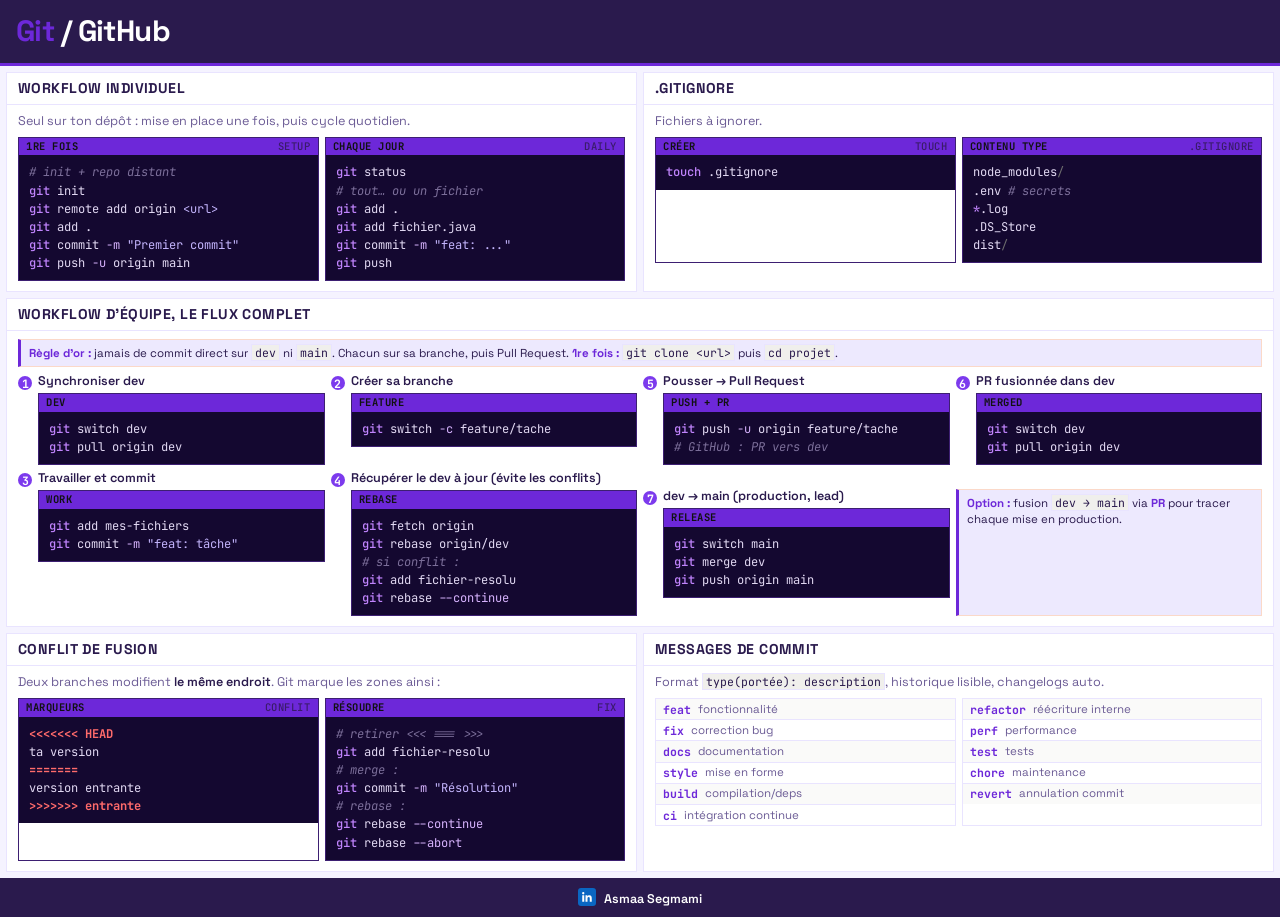
==== commit 4b3c1cd5: "Add files via upload" ====
--- a/0_git-workflows.html
+++ b/0_git-workflows.html
@@ -3,7 +3,35 @@
 <head>
 <meta charset="UTF-8">
 <meta name="viewport" content="width=device-width, initial-scale=1.0">
-<title>Git, Workflows quotidiens</title>
+<title>Cheatsheet Git & GitHub — Workflows individuel et équipe | Asmaa Segmami</title>
+<meta name="description" content="Aide-mémoire Git et GitHub : workflow individuel et en équipe, branches, commits, pull requests, résolution de conflits, .gitignore et messages de commit conventionnels. Fiche par Asmaa Segmami.">
+<meta name="keywords" content="git, github, cheatsheet git, workflow git, branches git, pull request, merge conflict, gitignore, commit conventionnel, versioning">
+<meta name="author" content="Asmaa Segmami">
+<meta name="robots" content="index, follow">
+<meta name="language" content="French">
+<link rel="canonical" href="https://segmami.github.io/0_git-workflows.html">
+<meta property="og:type" content="article">
+<meta property="og:title" content="Cheatsheet Git & GitHub — Workflows individuel et équipe | Asmaa Segmami">
+<meta property="og:description" content="Aide-mémoire Git et GitHub : workflow individuel et en équipe, branches, commits, pull requests, résolution de conflits, .gitignore et messages de commit conventionnels. Fiche par Asmaa Segmami.">
+<meta property="og:url" content="https://segmami.github.io/0_git-workflows.html">
+<meta property="og:locale" content="fr_FR">
+<meta property="og:site_name" content="Asmaa Segmami · IA / Data">
+<meta name="twitter:card" content="summary_large_image">
+<meta name="twitter:title" content="Cheatsheet Git & GitHub — Workflows individuel et équipe | Asmaa Segmami">
+<meta name="twitter:description" content="Aide-mémoire Git et GitHub : workflow individuel et en équipe, branches, commits, pull requests, résolution de conflits, .gitignore et messages de commit conventionnels. Fiche par Asmaa Segmami.">
+<script type="application/ld+json">
+{
+  "@context": "https://schema.org",
+  "@type": "TechArticle",
+  "headline": "Cheatsheet Git & GitHub — Workflows individuel et équipe | Asmaa Segmami",
+  "description": "Aide-mémoire Git et GitHub : workflow individuel et en équipe, branches, commits, pull requests, résolution de conflits, .gitignore et messages de commit conventionnels. Fiche par Asmaa Segmami.",
+  "inLanguage": "fr",
+  "url": "https://segmami.github.io/0_git-workflows.html",
+  "author": { "@type": "Person", "name": "Asmaa Segmami", "url": "https://segmami.github.io/" },
+  "publisher": { "@type": "Person", "name": "Asmaa Segmami" }
+}
+</script>
+
 <link rel="preconnect" href="https://fonts.googleapis.com">
 <link rel="preconnect" href="https://fonts.gstatic.com" crossorigin>
 <link href="https://fonts.googleapis.com/css2?family=Space+Grotesk:wght@400;500;600;700&family=JetBrains+Mono:wght@400;500;700&display=swap" rel="stylesheet">
@@ -78,14 +106,49 @@
   .sig .li svg{width:18px;height:18px;display:block}
   .sig .who .name{font-size:12.6px;font-weight:600;color:#fff}
 
-  @media(max-width:560px){
+  @media(max-width:900px){
     .grid{grid-template-columns:repeat(2,1fr)}
     .span2,.span4{grid-column:span 2}
   }
+  @media(max-width:560px){
+    .grid{grid-template-columns:1fr}
+    .span2,.span4{grid-column:span 1}
+    .cols2{grid-template-columns:1fr}
+  }
+
+/* ================= THEME VIOLET UNIFIE ================= */
+:root{
+  --deep:#1e0b3b !important; --dark:#2d1554 !important; --mid:#4a2080 !important;
+  --accent:#7c3aed !important; --accent2:#8b5cf6 !important; --soft:#a78bfa !important;
+  --light:#ede9fe !important; --pale:#f5f3ff !important; --white:#ffffff !important;
+  --gold:#c4b5fd !important; --code-bg:#140830 !important; --code-border:#3d1f72 !important;
+  --code-br:#3d1f72 !important; --border:#e9e4ff !important; --line:#e9e4ff !important;
+  --ink:#2a1a4d !important; --muted:#6b5b95 !important; --text:#2a1a4d !important;
+  /* aliases bleu (pandas / pretraitement / regression) */
+  --navy:#1e0b3b !important; --blue:#7c3aed !important; --blue2:#8b5cf6 !important;
+  --sky:#a78bfa !important; --card:#ffffff !important;
+  /* aliases vert (clustering) */
+  --kw:#c084fc !important; --fn:#a78bfa !important; --st:#c4b5fd !important;
+  --cm:#7c6f9a !important; --nm:#d8b4fe !important; --op:#f0abfc !important; --bi:#c4b5fd !important;
+  --code-text:#e2d9f3 !important;
+  /* aliases metrics */
+  --bg:#f5f3ff !important; --accent-soft:#ede9fe !important;
+  --green:#7c3aed !important; --green-soft:#ede9fe !important;
+  --red:#8b5cf6 !important; --red-soft:#f5f3ff !important;
+  --orange:#6d28d9 !important; --orange-soft:#ede9fe !important;
+  --code-comment:#7c6f9a !important; --code-keyword:#c084fc !important;
+  --code-string:#c4b5fd !important; --code-func:#f0abfc !important; --code-num:#d8b4fe !important;
+  --code-line:#3d1f72 !important;
+  --c-comment:#7c6f9a !important; --c-cmd:#c084fc !important; --c-flag:#d8b4fe !important;
+  --c-str:#c4b5fd !important; --c-arg:#e2d9f3 !important; --c-step:#7c3aed !important;
+}
+
+/* ---- Desactivation du copier-coller ---- */
+*{ -webkit-user-select:none; -moz-user-select:none; -ms-user-select:none; user-select:none; }
+
 </style>
 </head>
 <body>
-
 <div class="sheet">
 <header>
   <h1><span class="g">Git</span><span class="slash"> / </span>GitHub</h1>
@@ -271,5 +334,50 @@
 </footer>
 </div>
 
+<script>
+(function(){
+  // Bloque copie, coupe, clic droit, glisser et selection
+  ['copy','cut','contextmenu','dragstart','selectstart'].forEach(function(evt){
+    document.addEventListener(evt, function(e){ e.preventDefault(); }, {capture:true});
+  });
+  // Bloque Ctrl/Cmd + C / X / A / S / U / P
+  document.addEventListener('keydown', function(e){
+    var k = e.key.toLowerCase();
+    if((e.ctrlKey||e.metaKey) && ['c','x','a','s','u','p'].indexOf(k)!==-1){
+      e.preventDefault();
+    }
+  }, {capture:true});
+})();
+</script>
+<script>
+(function(){
+  var lastSent = 0;
+  function contentHeight(){
+    // hauteur reelle du contenu, insensible a la taille de la fenetre/iframe
+    var b = document.body;
+    var rect = b.getBoundingClientRect();
+    var h = Math.ceil(rect.height);
+    // fallback si body a une hauteur nulle
+    if(h < 50){ h = b.scrollHeight; }
+    return h;
+  }
+  function sendH(){
+    var h = contentHeight();
+    // n'envoyer que si l'ecart depasse 8px (evite les micro-boucles)
+    if(Math.abs(h - lastSent) < 8) return;
+    lastSent = h;
+    if(window.parent && window.parent!==window){
+      window.parent.postMessage({csHeight:h, src:location.pathname.split('/').pop()}, '*');
+    }
+  }
+  // quelques mesures apres chargement (polices/images), PAS d'ecoute resize
+  window.addEventListener('load', function(){
+    sendH();
+    setTimeout(sendH,300);
+    setTimeout(sendH,900);
+    if(document.fonts && document.fonts.ready){ document.fonts.ready.then(sendH); }
+  });
+})();
+</script>
 </body>
 </html>
